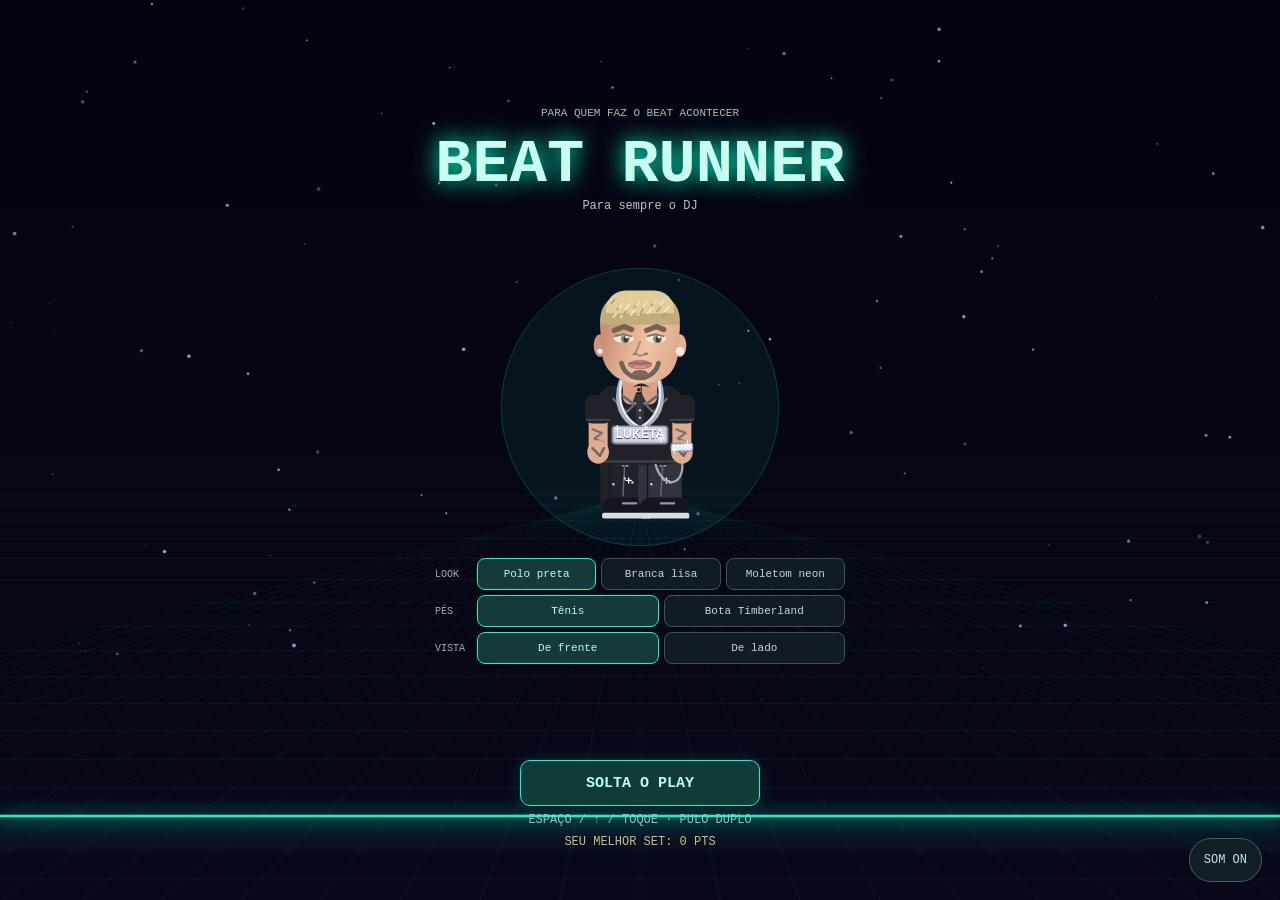
==== index.html @ 766efd99 "Add saved character customization, profile view and oversized streetwear" ====
<!DOCTYPE html>
<html lang="pt-BR">
<head>
  <meta charset="UTF-8">
  <meta name="viewport" content="width=device-width, initial-scale=1.0, user-scalable=no">
  <title>Beat Runner</title>
  <link rel="stylesheet" href="style.css">
</head>
<body>
  <canvas id="game" tabindex="0" aria-label="Beat Runner: use espaço, seta para cima ou toque para pular os obstáculos musicais. Duplo pulo disponível."></canvas>
  <button id="sound" type="button" aria-label="Silenciar áudio" aria-pressed="false">SOM ON</button>
  <section id="wardrobe" aria-label="Escolha seu personagem">
    <div class="choice-row" role="group" aria-label="Roupa">
      <span>LOOK</span>
      <button id="outfit-black" type="button" aria-pressed="true">Polo preta</button>
      <button id="outfit-white" type="button" aria-pressed="false">Branca lisa</button>
      <button id="outfit-neon" type="button" aria-pressed="false">Moletom neon</button>
    </div>
    <div class="choice-row" role="group" aria-label="Calçado">
      <span>PÉS</span>
      <button id="shoes-sneakers" type="button" aria-pressed="true">Tênis</button>
      <button id="shoes-boots" type="button" aria-pressed="false">Bota Timberland</button>
    </div>
    <div class="choice-row" role="group" aria-label="Ângulo do personagem">
      <span>VISTA</span>
      <button id="view-front" type="button" aria-pressed="true">De frente</button>
      <button id="view-profile" type="button" aria-pressed="false">De lado</button>
    </div>
  </section>
  <button id="play" type="button">SOLTA O PLAY</button>
  <button id="change-look" type="button" hidden>ESCOLHER PERSONAGEM</button>
  <div id="hud" hidden>
    <div class="hud-box">
      <span class="hud-label">SCORE</span>
      <span class="hud-val" id="score">0</span>
    </div>
    <div class="hud-box" id="levelBox">
      <span class="hud-label">NÍVEL</span>
      <span class="hud-val" id="level">1</span>
    </div>
    <div class="hud-box">
      <span class="hud-label">COMBO</span>
      <span class="hud-val" id="combo">x0</span>
    </div>
  </div>

  <!-- Música de fundo: coloque um arquivo music.mp3 na mesma pasta -->
  <audio id="music" loop>
    <source src="music.mp3" type="audio/mpeg">
  </audio>

  <script src="character.js"></script>
  <script src="game.js"></script>
</body>
</html>
---- style.css ----
/* ===== RESET ===== */
*, *::before, *::after {
  margin: 0;
  padding: 0;
  box-sizing: border-box;
}

/* ===== BODY ===== */
html, body {
  width: 100%;
  height: 100%;
  overflow: hidden;
  background: #030308;
  font-family: 'Courier New', Courier, monospace;
  user-select: none;
  -webkit-user-select: none;
  -webkit-touch-callout: none;
  -webkit-tap-highlight-color: transparent;
}

/* ===== CANVAS ===== */
#game {
  position: fixed;
  top: 0;
  left: 0;
  width: 100vw;
  height: 100vh;
  display: block;
  touch-action: none;
}

/* ===== HUD ===== */
#hud {
  position: fixed;
  top: 14px;
  left: 0;
  right: 0;
  display: flex;
  justify-content: space-between;
  padding: 0 22px;
  pointer-events: none;
  z-index: 10;
}

.hud-box {
  display: flex;
  flex-direction: column;
  align-items: center;
  background: rgba(0, 255, 200, 0.07);
  border: 1px solid rgba(0, 255, 200, 0.3);
  border-radius: 8px;
  padding: 6px 18px;
  min-width: 80px;
}

.hud-label {
  font-size: 11px;
  letter-spacing: 2px;
  color: rgba(0, 255, 200, 0.6);
}

.hud-val {
  font-size: 22px;
  font-weight: bold;
  color: #00ffc8;
  text-shadow: 0 0 10px #00ffc8;
  margin-top: 2px;
}

#sound {
  position: fixed;
  right: max(18px, env(safe-area-inset-right));
  bottom: max(18px, env(safe-area-inset-bottom));
  z-index: 20;
  min-height: 44px;
  padding: 10px 14px;
  color: #bce9de;
  background: #111e25;
  border: 1px solid #41645d;
  border-radius: 24px;
  font: 12px 'Courier New', monospace;
  cursor: pointer;
}
#sound:focus-visible { outline: 2px solid #00ffc8; outline-offset: 4px; }
#hud { top: max(14px, env(safe-area-inset-top)); }
#hud[hidden] { display: none; }
#wardrobe {
  position: fixed; top: 62%; left: 50%; transform: translateX(-50%);
  width: min(410px, calc(100% - 24px)); z-index: 15;
  display: grid; gap: 5px;
}
.choice-row { display: flex; align-items: center; gap: 5px; }
.choice-row > span { width: 37px; flex-shrink: 0; color: #9cb4b1; font-size: 10px; }
.choice-row button {
  flex: 1; min-height: 32px; padding: 5px 7px; border-radius: 8px;
  border: 1px solid #3c5554; background: #101b25; color: #c9d4d8;
  font: 11px 'Courier New', monospace; cursor: pointer;
}
.choice-row button[aria-pressed="true"] { border-color: #00ffc8; color: #baffed; background: #163a39; }
button:focus-visible { outline: 2px solid #ffffff; outline-offset: 3px; }
#play, #change-look {
  position: fixed; left: 50%; transform: translate(-50%, -50%); z-index: 15;
  min-height: 46px; padding: 10px 20px; border-radius: 10px;
  border: 1px solid #00ffc8; background: #103b37; color: #baffed;
  font: bold 15px 'Courier New', monospace; cursor: pointer;
}
#play { top: 87%; width: 240px; box-shadow: 0 0 20px #00ffc822; }
#change-look { top: calc(50% + 95px); font-size: 11px; min-width: 230px; }
#wardrobe[hidden], #play[hidden], #change-look[hidden] { display: none; }
@media (max-height: 500px) and (min-width: 600px) {
  #wardrobe { left: 65%; top: 32%; width: min(360px, 48vw); }
  #play { left: 65%; top: 84%; }
}
.hud-box { background: rgba(10, 25, 30, 0.8); border-radius: 14px; }
@media (max-width: 480px) {
  #hud { padding: 0 14px; gap: 8px; }
  .hud-box { min-width: 0; padding: 8px 14px; }
  .hud-label { font-size: 10px; }
  .hud-val { font-size: 20px; }
}
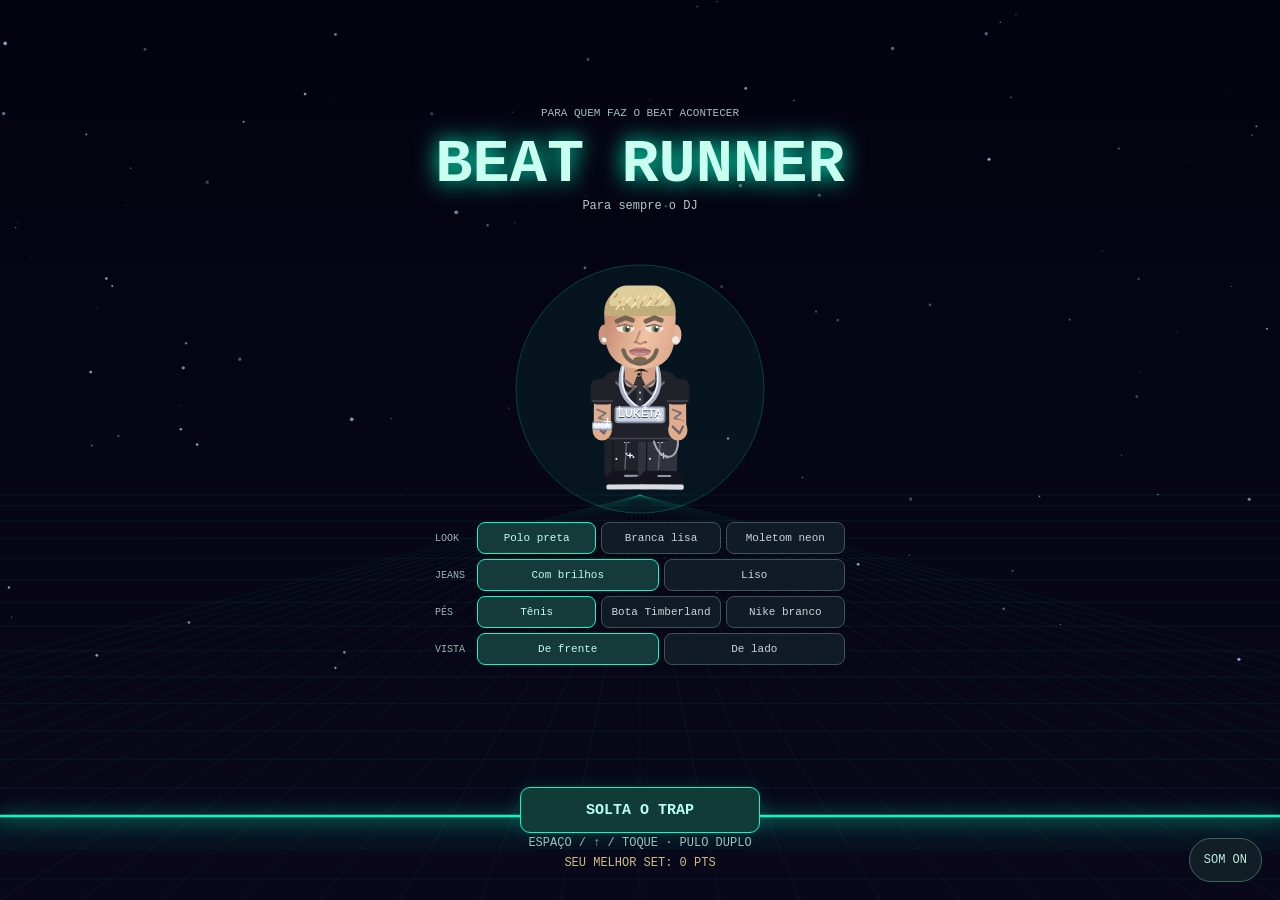
==== commit 1359b939: "Add plain jeans and white Nike option, switch bracelet arm and update play label" ====
--- a/index.html
+++ b/index.html
@@ -4,7 +4,7 @@
   <meta charset="UTF-8">
   <meta name="viewport" content="width=device-width, initial-scale=1.0, user-scalable=no">
   <title>Beat Runner</title>
-  <link rel="stylesheet" href="style.css">
+  <link rel="stylesheet" href="style.css?v=20261021-5">
 </head>
 <body>
   <canvas id="game" tabindex="0" aria-label="Beat Runner: use espaço, seta para cima ou toque para pular os obstáculos musicais. Duplo pulo disponível."></canvas>
@@ -16,10 +16,16 @@
       <button id="outfit-white" type="button" aria-pressed="false">Branca lisa</button>
       <button id="outfit-neon" type="button" aria-pressed="false">Moletom neon</button>
     </div>
+    <div class="choice-row" role="group" aria-label="Calça">
+      <span>JEANS</span>
+      <button id="pants-sparkle" type="button" aria-pressed="true">Com brilhos</button>
+      <button id="pants-plain" type="button" aria-pressed="false">Liso</button>
+    </div>
     <div class="choice-row" role="group" aria-label="Calçado">
       <span>PÉS</span>
       <button id="shoes-sneakers" type="button" aria-pressed="true">Tênis</button>
       <button id="shoes-boots" type="button" aria-pressed="false">Bota Timberland</button>
+      <button id="shoes-nike" type="button" aria-pressed="false">Nike branco</button>
     </div>
     <div class="choice-row" role="group" aria-label="Ângulo do personagem">
       <span>VISTA</span>
@@ -27,7 +33,7 @@
       <button id="view-profile" type="button" aria-pressed="false">De lado</button>
     </div>
   </section>
-  <button id="play" type="button">SOLTA O PLAY</button>
+  <button id="play" type="button">SOLTA O TRAP</button>
   <button id="change-look" type="button" hidden>ESCOLHER PERSONAGEM</button>
   <div id="hud" hidden>
     <div class="hud-box">
@@ -49,7 +55,7 @@
     <source src="music.mp3" type="audio/mpeg">
   </audio>
 
-  <script src="character.js"></script>
-  <script src="game.js"></script>
+  <script src="character.js?v=20261021-5"></script>
+  <script src="game.js?v=20261021-5"></script>
 </body>
 </html>
--- a/style.css
+++ b/style.css
@@ -85,7 +85,7 @@
 #hud { top: max(14px, env(safe-area-inset-top)); }
 #hud[hidden] { display: none; }
 #wardrobe {
-  position: fixed; top: 62%; left: 50%; transform: translateX(-50%);
+  position: fixed; top: 58%; left: 50%; transform: translateX(-50%);
   width: min(410px, calc(100% - 24px)); z-index: 15;
   display: grid; gap: 5px;
 }
@@ -104,9 +104,12 @@
   border: 1px solid #00ffc8; background: #103b37; color: #baffed;
   font: bold 15px 'Courier New', monospace; cursor: pointer;
 }
-#play { top: 87%; width: 240px; box-shadow: 0 0 20px #00ffc822; }
+#play { top: 90%; width: 240px; box-shadow: 0 0 20px #00ffc822; }
 #change-look { top: calc(50% + 95px); font-size: 11px; min-width: 230px; }
 #wardrobe[hidden], #play[hidden], #change-look[hidden] { display: none; }
+@media (max-width: 480px) and (min-height: 600px) {
+  #play { top: 85%; }
+}
 @media (max-height: 500px) and (min-width: 600px) {
   #wardrobe { left: 65%; top: 32%; width: min(360px, 48vw); }
   #play { left: 65%; top: 84%; }
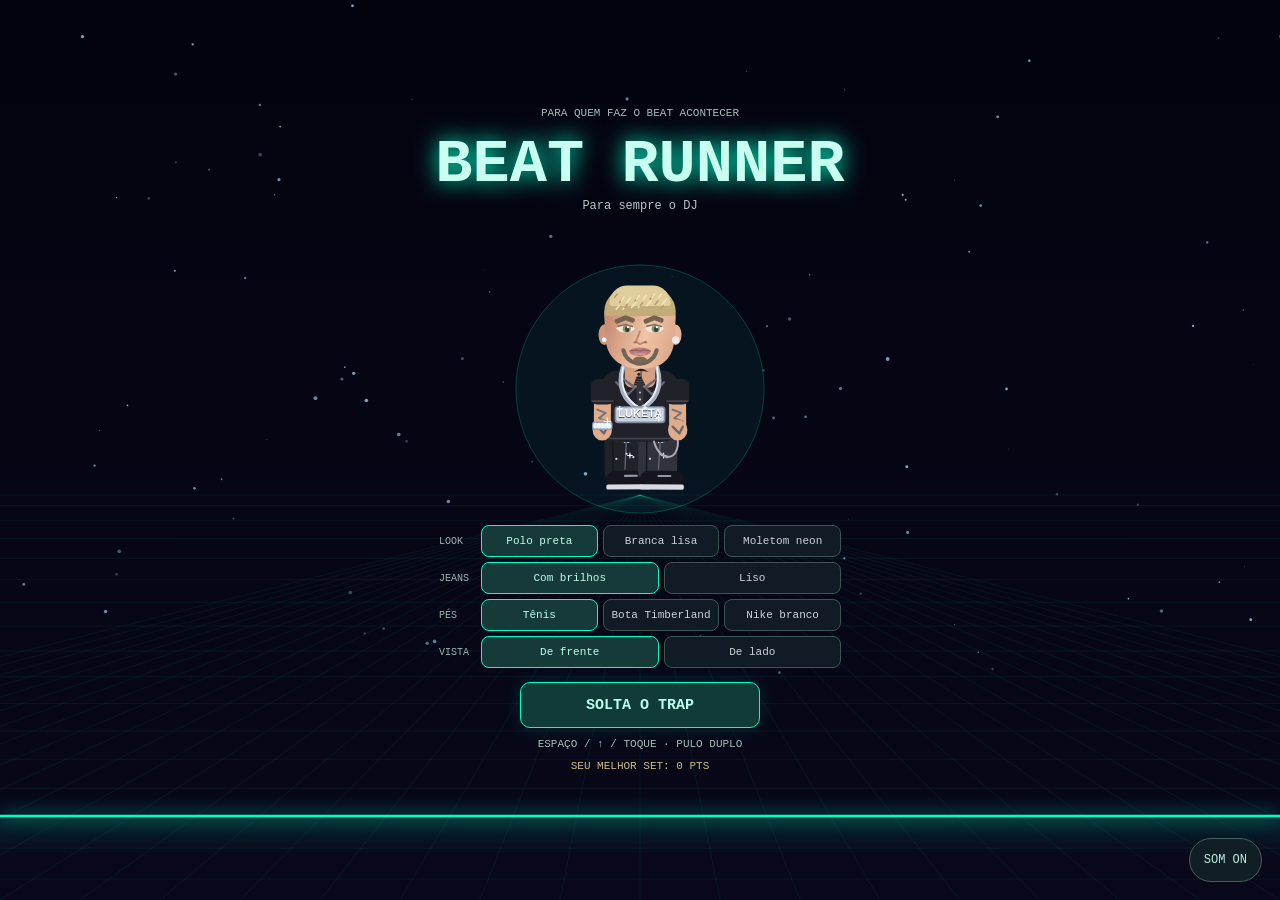
==== commit b9453eaa: "Keep character options and play button in a responsive flow layout" ====
--- a/index.html
+++ b/index.html
@@ -4,11 +4,12 @@
   <meta charset="UTF-8">
   <meta name="viewport" content="width=device-width, initial-scale=1.0, user-scalable=no">
   <title>Beat Runner</title>
-  <link rel="stylesheet" href="style.css?v=20261021-5">
+  <link rel="stylesheet" href="style.css?v=20261021-6">
 </head>
 <body>
   <canvas id="game" tabindex="0" aria-label="Beat Runner: use espaço, seta para cima ou toque para pular os obstáculos musicais. Duplo pulo disponível."></canvas>
   <button id="sound" type="button" aria-label="Silenciar áudio" aria-pressed="false">SOM ON</button>
+  <div id="start-controls">
   <section id="wardrobe" aria-label="Escolha seu personagem">
     <div class="choice-row" role="group" aria-label="Roupa">
       <span>LOOK</span>
@@ -34,6 +35,9 @@
     </div>
   </section>
   <button id="play" type="button">SOLTA O TRAP</button>
+  <p class="start-help">ESPAÇO / ↑ / TOQUE · PULO DUPLO</p>
+  <p id="start-best"></p>
+  </div>
   <button id="change-look" type="button" hidden>ESCOLHER PERSONAGEM</button>
   <div id="hud" hidden>
     <div class="hud-box">
@@ -56,6 +60,6 @@
   </audio>
 
   <script src="character.js?v=20261021-5"></script>
-  <script src="game.js?v=20261021-5"></script>
+  <script src="game.js?v=20261021-6"></script>
 </body>
 </html>
--- a/style.css
+++ b/style.css
@@ -84,11 +84,15 @@
 #sound:focus-visible { outline: 2px solid #00ffc8; outline-offset: 4px; }
 #hud { top: max(14px, env(safe-area-inset-top)); }
 #hud[hidden] { display: none; }
-#wardrobe {
+#start-controls {
   position: fixed; top: 58%; left: 50%; transform: translateX(-50%);
   width: min(410px, calc(100% - 24px)); z-index: 15;
-  display: grid; gap: 5px;
+  bottom: max(16px, env(safe-area-inset-bottom));
+  display: flex; flex-direction: column; align-items: center; gap: 10px;
+  overflow-y: auto; overscroll-behavior: contain; padding: 3px 4px 6px;
+  scrollbar-width: thin; scrollbar-color: #41645d transparent;
 }
+#wardrobe { display: grid; gap: 5px; width: 100%; flex-shrink: 0; }
 .choice-row { display: flex; align-items: center; gap: 5px; }
 .choice-row > span { width: 37px; flex-shrink: 0; color: #9cb4b1; font-size: 10px; }
 .choice-row button {
@@ -99,20 +103,28 @@
 .choice-row button[aria-pressed="true"] { border-color: #00ffc8; color: #baffed; background: #163a39; }
 button:focus-visible { outline: 2px solid #ffffff; outline-offset: 3px; }
 #play, #change-look {
-  position: fixed; left: 50%; transform: translate(-50%, -50%); z-index: 15;
   min-height: 46px; padding: 10px 20px; border-radius: 10px;
   border: 1px solid #00ffc8; background: #103b37; color: #baffed;
   font: bold 15px 'Courier New', monospace; cursor: pointer;
 }
-#play { top: 90%; width: 240px; box-shadow: 0 0 20px #00ffc822; }
-#change-look { top: calc(50% + 95px); font-size: 11px; min-width: 230px; }
-#wardrobe[hidden], #play[hidden], #change-look[hidden] { display: none; }
-@media (max-width: 480px) and (min-height: 600px) {
-  #play { top: 85%; }
+#play { width: 240px; margin-top: 4px; flex-shrink: 0; box-shadow: 0 0 20px #00ffc822; }
+#change-look {
+  position: fixed; left: 50%; transform: translate(-50%, -50%); z-index: 15;
+  top: calc(50% + 95px); font-size: 11px; min-width: 230px;
+}
+.start-help, #start-best { flex-shrink: 0; text-align: center; font-size: 11px; color: #a4beb9; }
+#start-best { color: #ccbb87; }
+#start-controls[hidden], #wardrobe[hidden], #play[hidden], #change-look[hidden] { display: none; }
+@media (max-height: 700px) {
+  #start-controls { top: 54%; }
+  #start-best { display: none; }
+}
+@media (max-width: 480px) {
+  #start-controls { bottom: max(70px, calc(env(safe-area-inset-bottom) + 60px)); }
 }
 @media (max-height: 500px) and (min-width: 600px) {
-  #wardrobe { left: 65%; top: 32%; width: min(360px, 48vw); }
-  #play { left: 65%; top: 84%; }
+  #start-controls { left: 65%; top: 32%; width: min(360px, 48vw); }
+  .start-help { display: none; }
 }
 .hud-box { background: rgba(10, 25, 30, 0.8); border-radius: 14px; }
 @media (max-width: 480px) {
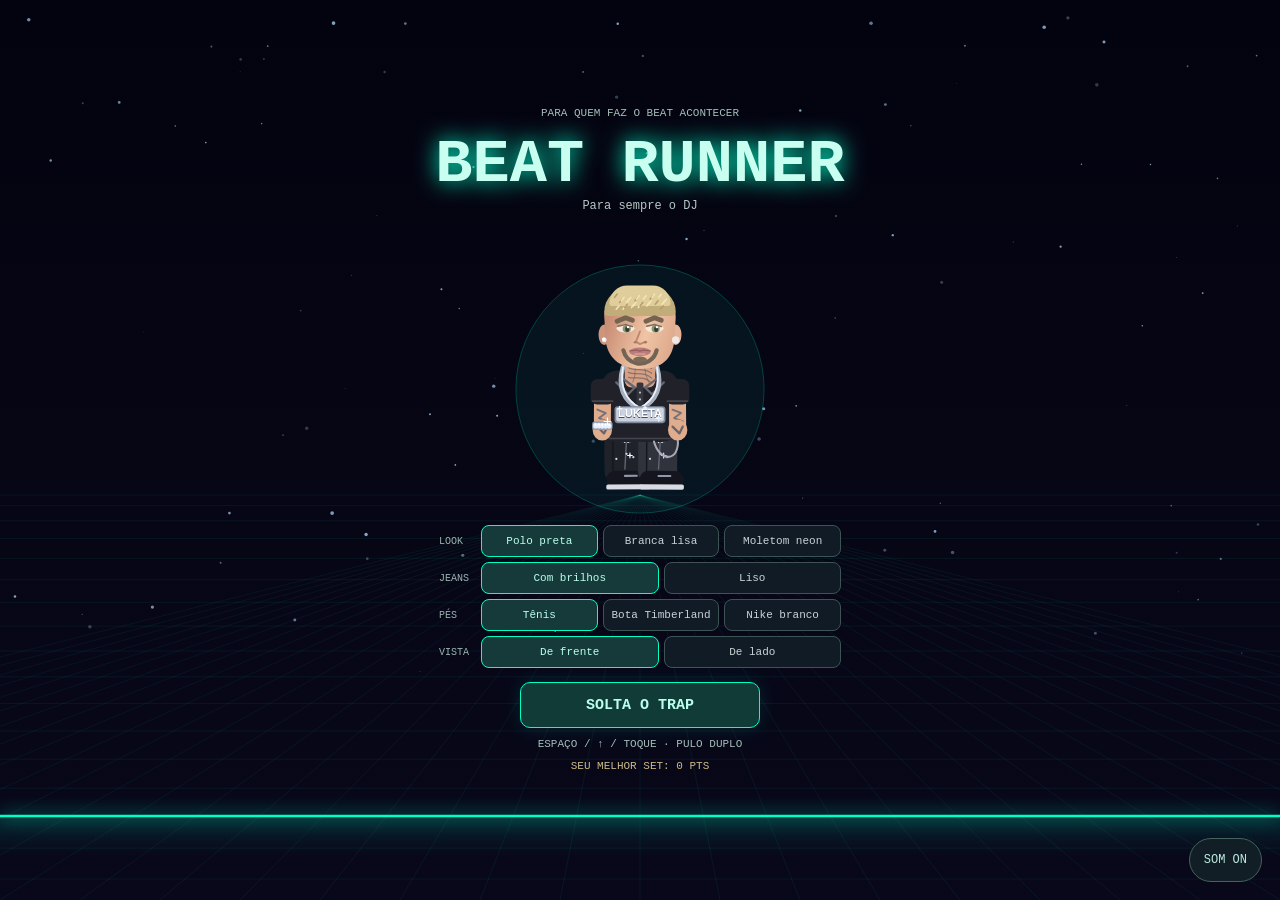
==== commit 0c6de619: "Replace literal neck tattoo with subtle abstract ink under the jaw" ====
--- a/index.html
+++ b/index.html
@@ -59,7 +59,7 @@
     <source src="music.mp3" type="audio/mpeg">
   </audio>
 
-  <script src="character.js?v=20261021-5"></script>
+  <script src="character.js?v=20261021-7"></script>
   <script src="game.js?v=20261021-6"></script>
 </body>
 </html>
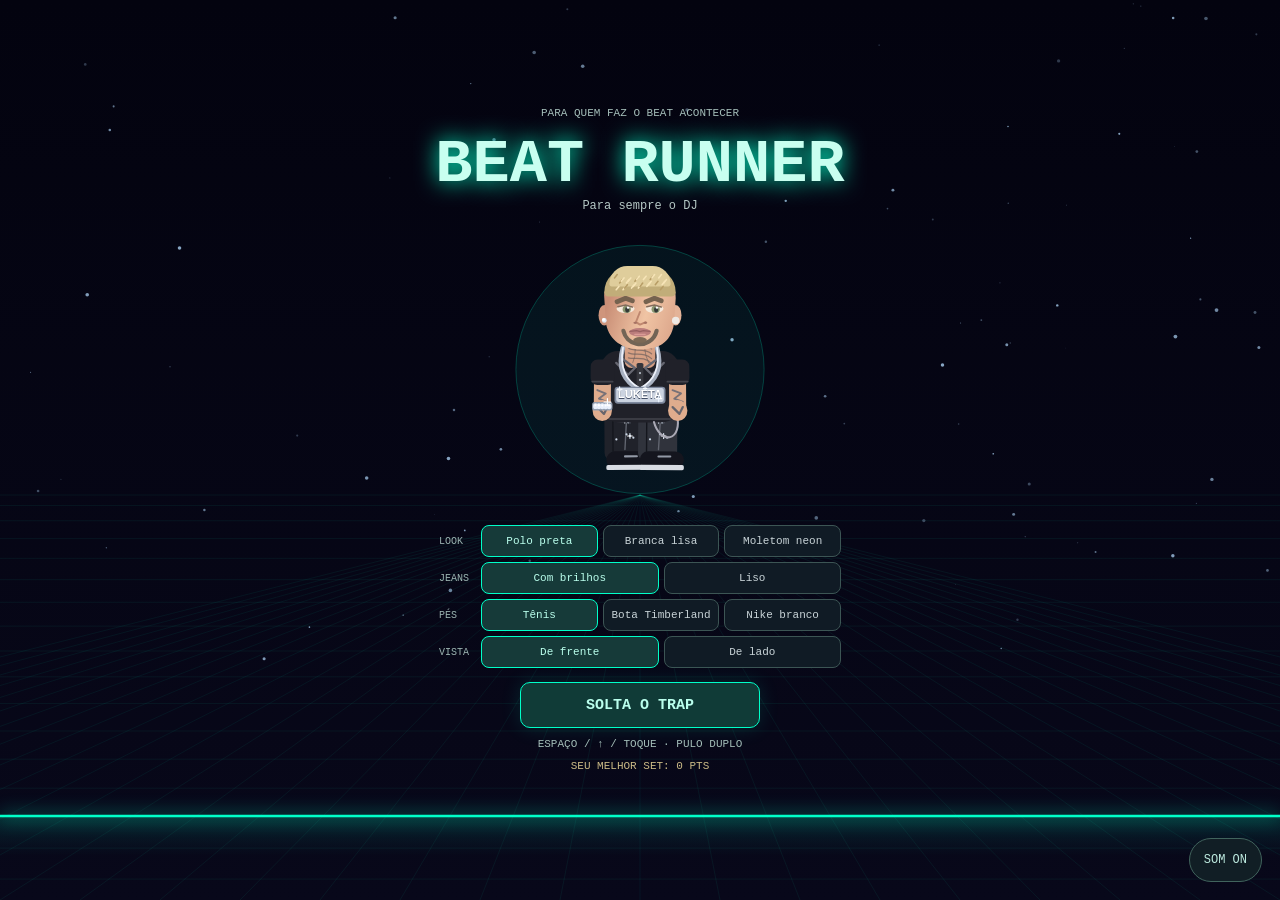
==== commit a0893c47: "Reserve subtitle space before sizing the character portrait" ====
--- a/index.html
+++ b/index.html
@@ -60,6 +60,6 @@
   </audio>
 
   <script src="character.js?v=20261021-7"></script>
-  <script src="game.js?v=20261021-6"></script>
+  <script src="game.js?v=20261021-8"></script>
 </body>
 </html>
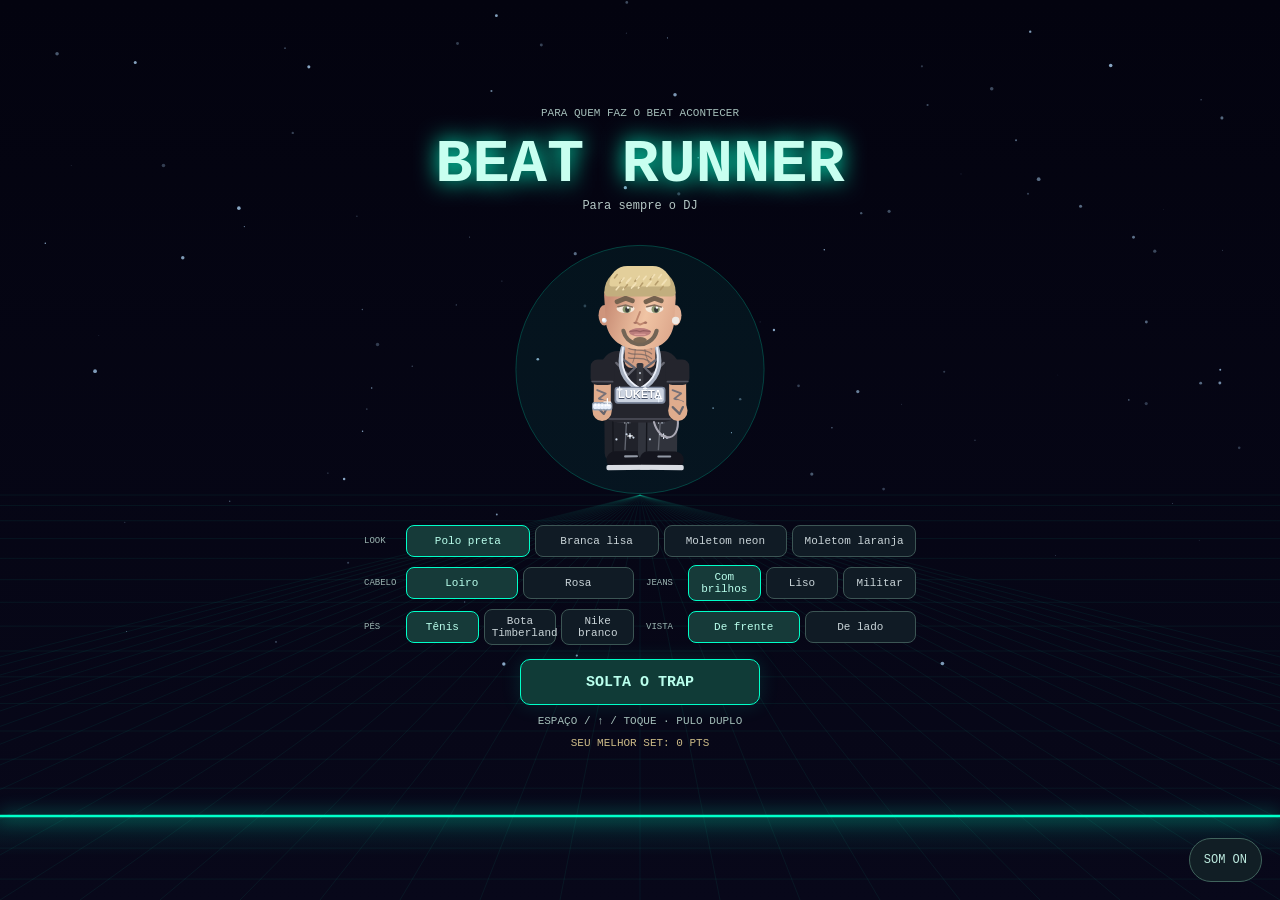
==== commit cb7adf54: "Align jump duration with running speed and add orange hoodie, pink hair and camo jeans" ====
--- a/index.html
+++ b/index.html
@@ -4,7 +4,7 @@
   <meta charset="UTF-8">
   <meta name="viewport" content="width=device-width, initial-scale=1.0, user-scalable=no">
   <title>Beat Runner</title>
-  <link rel="stylesheet" href="style.css?v=20261021-6">
+  <link rel="stylesheet" href="style.css?v=20261021-10">
 </head>
 <body>
   <canvas id="game" tabindex="0" aria-label="Beat Runner: use espaço, seta para cima ou toque para pular os obstáculos musicais. Duplo pulo disponível."></canvas>
@@ -16,11 +16,18 @@
       <button id="outfit-black" type="button" aria-pressed="true">Polo preta</button>
       <button id="outfit-white" type="button" aria-pressed="false">Branca lisa</button>
       <button id="outfit-neon" type="button" aria-pressed="false">Moletom neon</button>
+      <button id="outfit-orange" type="button" aria-pressed="false">Moletom laranja</button>
+    </div>
+    <div class="choice-row" role="group" aria-label="Cabelo">
+      <span>CABELO</span>
+      <button id="hair-blond" type="button" aria-pressed="true">Loiro</button>
+      <button id="hair-pink" type="button" aria-pressed="false">Rosa</button>
     </div>
     <div class="choice-row" role="group" aria-label="Calça">
       <span>JEANS</span>
       <button id="pants-sparkle" type="button" aria-pressed="true">Com brilhos</button>
       <button id="pants-plain" type="button" aria-pressed="false">Liso</button>
+      <button id="pants-camo" type="button" aria-pressed="false">Militar</button>
     </div>
     <div class="choice-row" role="group" aria-label="Calçado">
       <span>PÉS</span>
@@ -59,7 +66,7 @@
     <source src="music.mp3" type="audio/mpeg">
   </audio>
 
-  <script src="character.js?v=20261021-7"></script>
-  <script src="game.js?v=20261021-8"></script>
+  <script src="character.js?v=20261021-10"></script>
+  <script src="game.js?v=20261021-10"></script>
 </body>
 </html>
--- a/style.css
+++ b/style.css
@@ -94,7 +94,9 @@
 }
 #wardrobe { display: grid; gap: 5px; width: 100%; flex-shrink: 0; }
 .choice-row { display: flex; align-items: center; gap: 5px; }
-.choice-row > span { width: 37px; flex-shrink: 0; color: #9cb4b1; font-size: 10px; }
+.choice-row[aria-label="Roupa"] { display: grid; grid-template-columns: 37px repeat(2, minmax(0, 1fr)); }
+.choice-row[aria-label="Roupa"] > span { grid-row: span 2; }
+.choice-row > span { width: 37px; flex-shrink: 0; color: #9cb4b1; font-size: 9px; }
 .choice-row button {
   flex: 1; min-height: 32px; padding: 5px 7px; border-radius: 8px;
   border: 1px solid #3c5554; background: #101b25; color: #c9d4d8;
@@ -115,6 +117,13 @@
 .start-help, #start-best { flex-shrink: 0; text-align: center; font-size: 11px; color: #a4beb9; }
 #start-best { color: #ccbb87; }
 #start-controls[hidden], #wardrobe[hidden], #play[hidden], #change-look[hidden] { display: none; }
+@media (min-width: 600px) {
+  #start-controls { width: min(560px, calc(100% - 24px)); }
+  #wardrobe { grid-template-columns: repeat(2, minmax(0, 1fr)); gap: 8px 12px; }
+  .choice-row[aria-label="Roupa"] { grid-column: 1 / -1; grid-template-columns: 37px repeat(4, minmax(0, 1fr)); }
+  .choice-row[aria-label="Roupa"] > span { grid-row: auto; }
+  .choice-row button { min-width: 0; }
+}
 @media (max-height: 700px) {
   #start-controls { top: 54%; }
   #start-best { display: none; }
@@ -124,6 +133,7 @@
 }
 @media (max-height: 500px) and (min-width: 600px) {
   #start-controls { left: 65%; top: 32%; width: min(360px, 48vw); }
+  #wardrobe { grid-template-columns: minmax(0, 1fr); gap: 5px; }
   .start-help { display: none; }
 }
 .hud-box { background: rgba(10, 25, 30, 0.8); border-radius: 14px; }
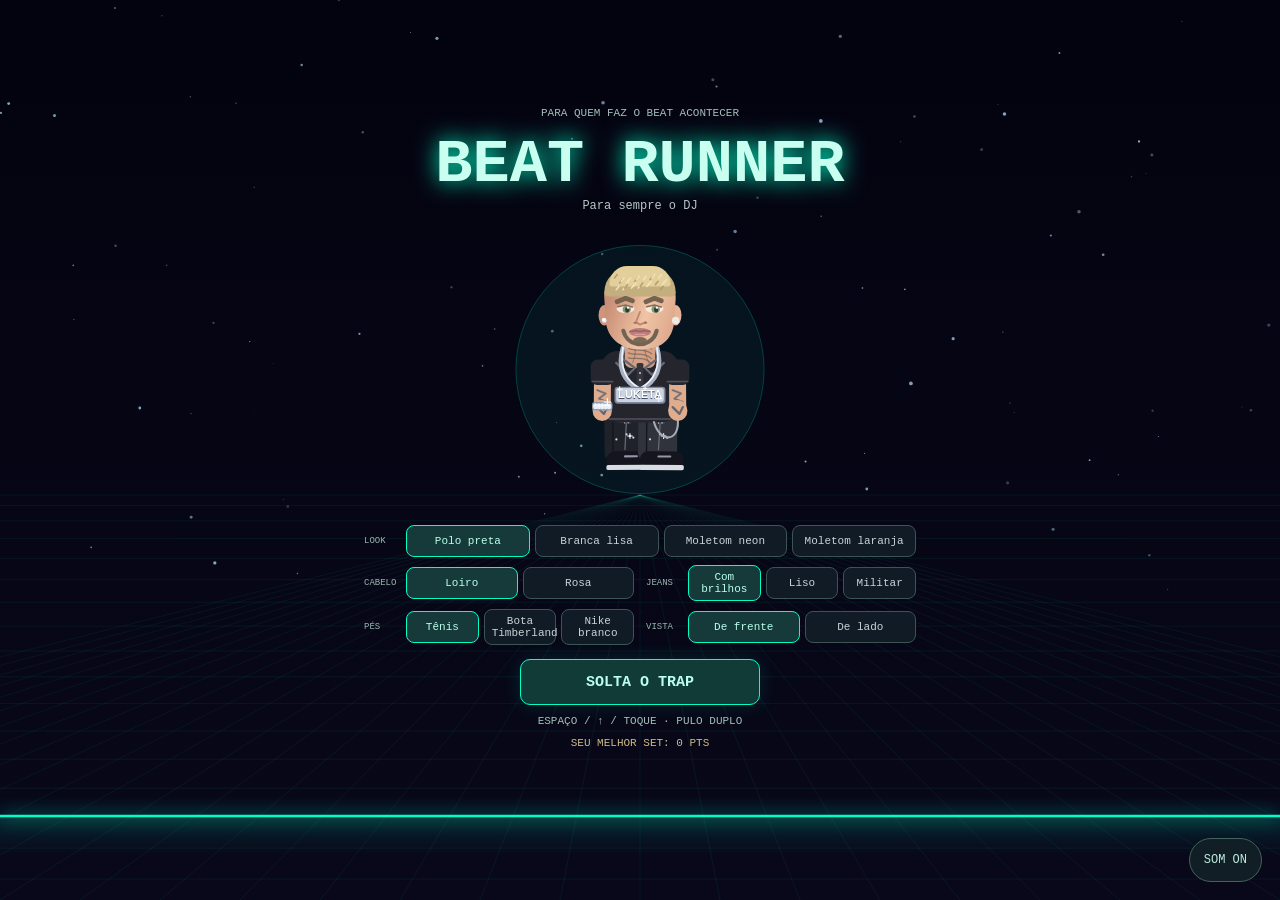
==== commit 40d1d220: "Start every visit with blond hair while keeping pink selectable" ====
--- a/index.html
+++ b/index.html
@@ -67,6 +67,6 @@
   </audio>
 
   <script src="character.js?v=20261021-10"></script>
-  <script src="game.js?v=20261021-10"></script>
+  <script src="game.js?v=20261021-11"></script>
 </body>
 </html>
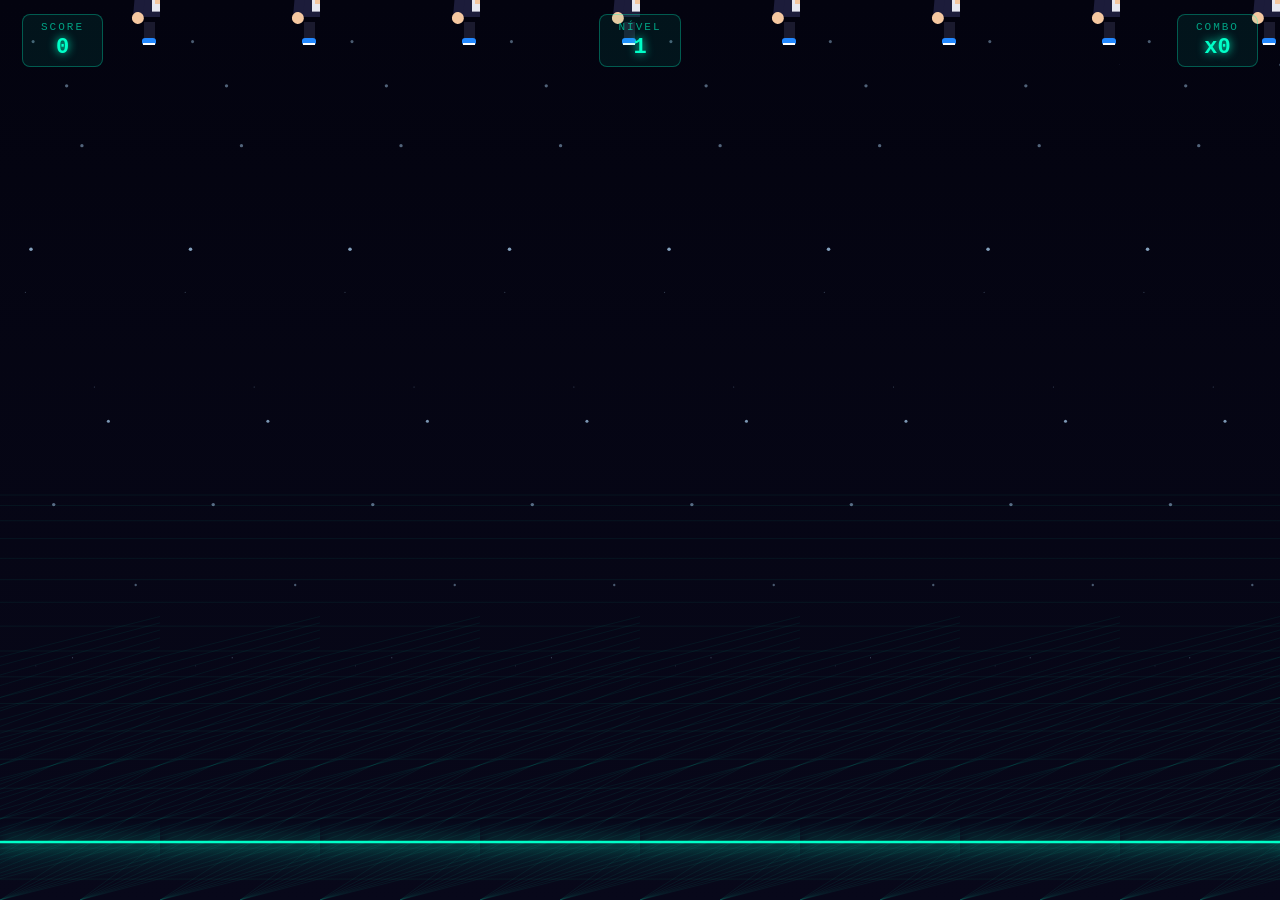
==== commit f96299ec: "uploading HML environment" ====
--- a/index.html
+++ b/index.html
@@ -3,50 +3,12 @@
 <head>
   <meta charset="UTF-8">
   <meta name="viewport" content="width=device-width, initial-scale=1.0, user-scalable=no">
-  <title>Beat Runner</title>
-  <link rel="stylesheet" href="style.css?v=20261021-10">
+  <title>Beat Runner – para o DJ</title>
+  <link rel="stylesheet" href="style.css">
 </head>
 <body>
-  <canvas id="game" tabindex="0" aria-label="Beat Runner: use espaço, seta para cima ou toque para pular os obstáculos musicais. Duplo pulo disponível."></canvas>
-  <button id="sound" type="button" aria-label="Silenciar áudio" aria-pressed="false">SOM ON</button>
-  <div id="start-controls">
-  <section id="wardrobe" aria-label="Escolha seu personagem">
-    <div class="choice-row" role="group" aria-label="Roupa">
-      <span>LOOK</span>
-      <button id="outfit-black" type="button" aria-pressed="true">Polo preta</button>
-      <button id="outfit-white" type="button" aria-pressed="false">Branca lisa</button>
-      <button id="outfit-neon" type="button" aria-pressed="false">Moletom neon</button>
-      <button id="outfit-orange" type="button" aria-pressed="false">Moletom laranja</button>
-    </div>
-    <div class="choice-row" role="group" aria-label="Cabelo">
-      <span>CABELO</span>
-      <button id="hair-blond" type="button" aria-pressed="true">Loiro</button>
-      <button id="hair-pink" type="button" aria-pressed="false">Rosa</button>
-    </div>
-    <div class="choice-row" role="group" aria-label="Calça">
-      <span>JEANS</span>
-      <button id="pants-sparkle" type="button" aria-pressed="true">Com brilhos</button>
-      <button id="pants-plain" type="button" aria-pressed="false">Liso</button>
-      <button id="pants-camo" type="button" aria-pressed="false">Militar</button>
-    </div>
-    <div class="choice-row" role="group" aria-label="Calçado">
-      <span>PÉS</span>
-      <button id="shoes-sneakers" type="button" aria-pressed="true">Tênis</button>
-      <button id="shoes-boots" type="button" aria-pressed="false">Bota Timberland</button>
-      <button id="shoes-nike" type="button" aria-pressed="false">Nike branco</button>
-    </div>
-    <div class="choice-row" role="group" aria-label="Ângulo do personagem">
-      <span>VISTA</span>
-      <button id="view-front" type="button" aria-pressed="true">De frente</button>
-      <button id="view-profile" type="button" aria-pressed="false">De lado</button>
-    </div>
-  </section>
-  <button id="play" type="button">SOLTA O TRAP</button>
-  <p class="start-help">ESPAÇO / ↑ / TOQUE · PULO DUPLO</p>
-  <p id="start-best"></p>
-  </div>
-  <button id="change-look" type="button" hidden>ESCOLHER PERSONAGEM</button>
-  <div id="hud" hidden>
+  <canvas id="game"></canvas>
+  <div id="hud">
     <div class="hud-box">
       <span class="hud-label">SCORE</span>
       <span class="hud-val" id="score">0</span>
@@ -66,7 +28,6 @@
     <source src="music.mp3" type="audio/mpeg">
   </audio>
 
-  <script src="character.js?v=20261021-10"></script>
-  <script src="game.js?v=20261021-11"></script>
+  <script src="game.js"></script>
 </body>
 </html>
--- a/style.css
+++ b/style.css
@@ -66,80 +66,3 @@
   text-shadow: 0 0 10px #00ffc8;
   margin-top: 2px;
 }
-
-#sound {
-  position: fixed;
-  right: max(18px, env(safe-area-inset-right));
-  bottom: max(18px, env(safe-area-inset-bottom));
-  z-index: 20;
-  min-height: 44px;
-  padding: 10px 14px;
-  color: #bce9de;
-  background: #111e25;
-  border: 1px solid #41645d;
-  border-radius: 24px;
-  font: 12px 'Courier New', monospace;
-  cursor: pointer;
-}
-#sound:focus-visible { outline: 2px solid #00ffc8; outline-offset: 4px; }
-#hud { top: max(14px, env(safe-area-inset-top)); }
-#hud[hidden] { display: none; }
-#start-controls {
-  position: fixed; top: 58%; left: 50%; transform: translateX(-50%);
-  width: min(410px, calc(100% - 24px)); z-index: 15;
-  bottom: max(16px, env(safe-area-inset-bottom));
-  display: flex; flex-direction: column; align-items: center; gap: 10px;
-  overflow-y: auto; overscroll-behavior: contain; padding: 3px 4px 6px;
-  scrollbar-width: thin; scrollbar-color: #41645d transparent;
-}
-#wardrobe { display: grid; gap: 5px; width: 100%; flex-shrink: 0; }
-.choice-row { display: flex; align-items: center; gap: 5px; }
-.choice-row[aria-label="Roupa"] { display: grid; grid-template-columns: 37px repeat(2, minmax(0, 1fr)); }
-.choice-row[aria-label="Roupa"] > span { grid-row: span 2; }
-.choice-row > span { width: 37px; flex-shrink: 0; color: #9cb4b1; font-size: 9px; }
-.choice-row button {
-  flex: 1; min-height: 32px; padding: 5px 7px; border-radius: 8px;
-  border: 1px solid #3c5554; background: #101b25; color: #c9d4d8;
-  font: 11px 'Courier New', monospace; cursor: pointer;
-}
-.choice-row button[aria-pressed="true"] { border-color: #00ffc8; color: #baffed; background: #163a39; }
-button:focus-visible { outline: 2px solid #ffffff; outline-offset: 3px; }
-#play, #change-look {
-  min-height: 46px; padding: 10px 20px; border-radius: 10px;
-  border: 1px solid #00ffc8; background: #103b37; color: #baffed;
-  font: bold 15px 'Courier New', monospace; cursor: pointer;
-}
-#play { width: 240px; margin-top: 4px; flex-shrink: 0; box-shadow: 0 0 20px #00ffc822; }
-#change-look {
-  position: fixed; left: 50%; transform: translate(-50%, -50%); z-index: 15;
-  top: calc(50% + 95px); font-size: 11px; min-width: 230px;
-}
-.start-help, #start-best { flex-shrink: 0; text-align: center; font-size: 11px; color: #a4beb9; }
-#start-best { color: #ccbb87; }
-#start-controls[hidden], #wardrobe[hidden], #play[hidden], #change-look[hidden] { display: none; }
-@media (min-width: 600px) {
-  #start-controls { width: min(560px, calc(100% - 24px)); }
-  #wardrobe { grid-template-columns: repeat(2, minmax(0, 1fr)); gap: 8px 12px; }
-  .choice-row[aria-label="Roupa"] { grid-column: 1 / -1; grid-template-columns: 37px repeat(4, minmax(0, 1fr)); }
-  .choice-row[aria-label="Roupa"] > span { grid-row: auto; }
-  .choice-row button { min-width: 0; }
-}
-@media (max-height: 700px) {
-  #start-controls { top: 54%; }
-  #start-best { display: none; }
-}
-@media (max-width: 480px) {
-  #start-controls { bottom: max(70px, calc(env(safe-area-inset-bottom) + 60px)); }
-}
-@media (max-height: 500px) and (min-width: 600px) {
-  #start-controls { left: 65%; top: 32%; width: min(360px, 48vw); }
-  #wardrobe { grid-template-columns: minmax(0, 1fr); gap: 5px; }
-  .start-help { display: none; }
-}
-.hud-box { background: rgba(10, 25, 30, 0.8); border-radius: 14px; }
-@media (max-width: 480px) {
-  #hud { padding: 0 14px; gap: 8px; }
-  .hud-box { min-width: 0; padding: 8px 14px; }
-  .hud-label { font-size: 10px; }
-  .hud-val { font-size: 20px; }
-}
